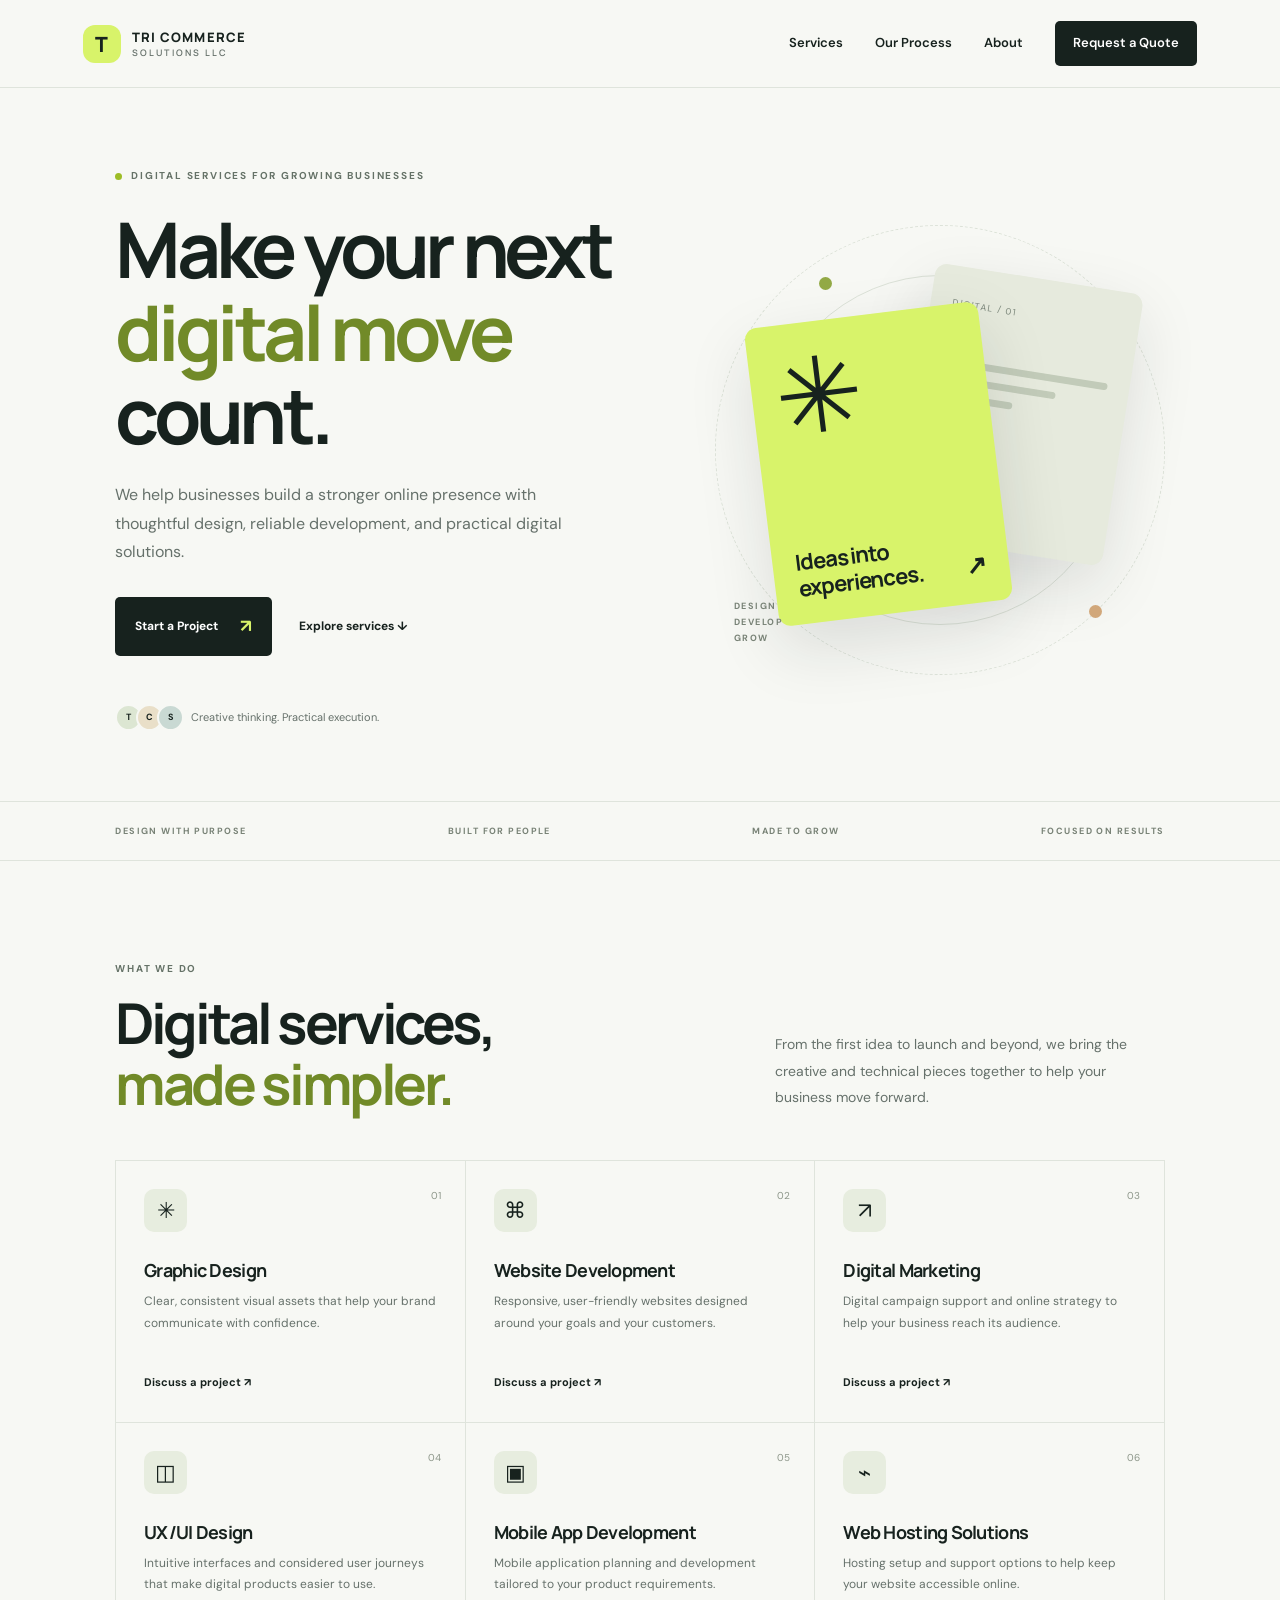
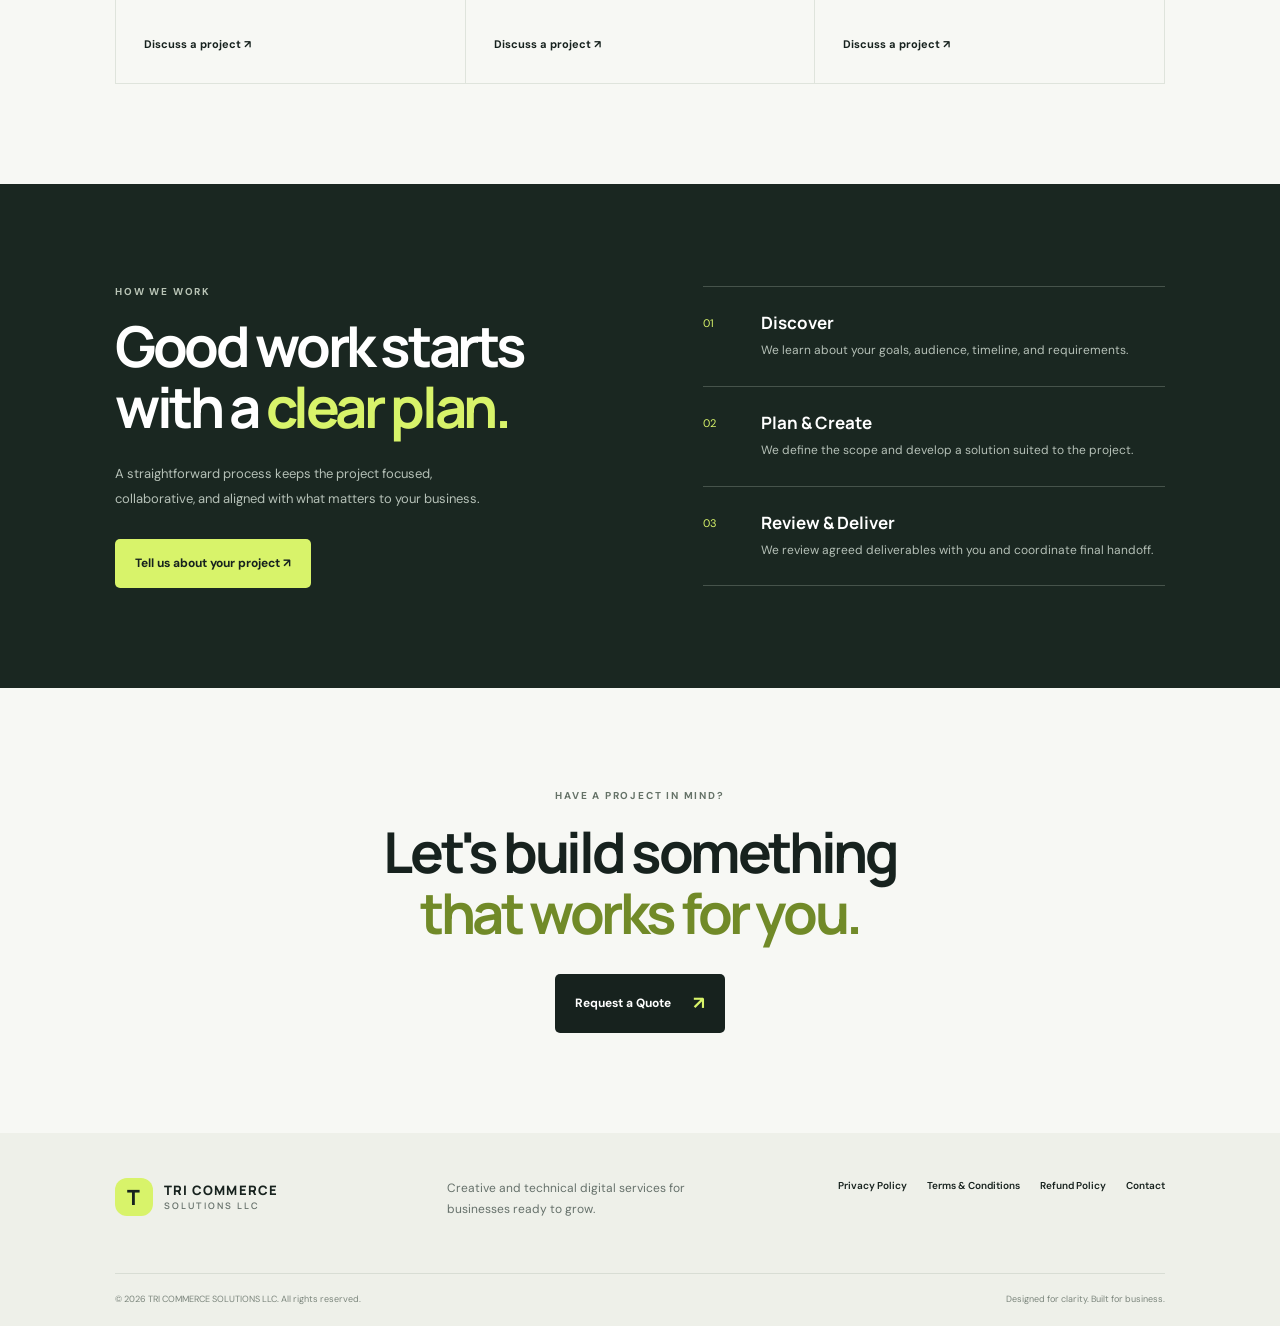
==== index.html @ a109f2fc "Add files via upload" ====
<!doctype html>
<html lang="en">
<head>
  <meta charset="utf-8"><meta name="viewport" content="width=device-width, initial-scale=1">
  <meta name="description" content="TRI COMMERCE SOLUTIONS LLC provides graphic design, website development, digital marketing, UX/UI design, mobile app development, and web hosting solutions.">
  <title>TRI COMMERCE SOLUTIONS LLC | Digital Services</title>
  <link rel="icon" href="assets/favicon.svg" type="image/svg+xml">
  <link rel="stylesheet" href="styles.css">
</head>
<body>
<header class="site-header">
  <a class="brand" href="index.html" aria-label="TRI COMMERCE SOLUTIONS LLC home"><span class="brand-mark">T</span><span>TRI COMMERCE <small>SOLUTIONS LLC</small></span></a>
  <button class="menu-toggle" aria-label="Toggle navigation" aria-expanded="false">☰</button>
  <nav class="nav"><a href="#services">Services</a><a href="#process">Our Process</a><a href="about.html">About</a><a href="contact.html" class="nav-cta">Request a Quote</a></nav>
</header>
<main>
  <section class="hero">
    <div class="hero-copy">
      <p class="eyebrow"><span></span> DIGITAL SERVICES FOR GROWING BUSINESSES</p>
      <h1>Make your next<br><em>digital move</em> count.</h1>
      <p class="hero-text">We help businesses build a stronger online presence with thoughtful design, reliable development, and practical digital solutions.</p>
      <div class="hero-actions"><a class="button button-dark" href="contact.html">Start a Project <span>↗</span></a><a class="text-link" href="#services">Explore services ↓</a></div>
      <div class="hero-note"><div class="avatar-stack"><b>T</b><b>C</b><b>S</b></div><span>Creative thinking. Practical execution.</span></div>
    </div>
    <div class="hero-art" aria-label="Abstract geometric illustration">
      <div class="art-orbit orbit-one"></div><div class="art-orbit orbit-two"></div>
      <div class="art-card card-back"><span class="tiny-label">DIGITAL / 01</span><div class="mini-lines"><i></i><i></i><i></i></div></div>
      <div class="art-card card-front"><span class="art-symbol">✳</span><div class="art-card-bottom"><span>Ideas into<br>experiences.</span><b>↗</b></div></div>
      <div class="art-dot dot-one"></div><div class="art-dot dot-two"></div><div class="art-label">DESIGN<br>DEVELOP<br>GROW</div>
    </div>
  </section>
  <section class="trust-strip"><span>DESIGN WITH PURPOSE</span><span>BUILT FOR PEOPLE</span><span>MADE TO GROW</span><span>FOCUSED ON RESULTS</span></section>
  <section class="section services-section" id="services">
    <div class="section-heading"><div><p class="eyebrow">WHAT WE DO</p><h2>Digital services,<br><em>made simpler.</em></h2></div><p>From the first idea to launch and beyond, we bring the creative and technical pieces together to help your business move forward.</p></div>
    <div class="service-grid">
      <article class="service-card"><span class="service-number">01</span><div class="service-icon">✳</div><h3>Graphic Design</h3><p>Clear, consistent visual assets that help your brand communicate with confidence.</p><a href="contact.html?service=Graphic%20Design">Discuss a project ↗</a></article>
      <article class="service-card"><span class="service-number">02</span><div class="service-icon">⌘</div><h3>Website Development</h3><p>Responsive, user-friendly websites designed around your goals and your customers.</p><a href="contact.html?service=Website%20Development">Discuss a project ↗</a></article>
      <article class="service-card"><span class="service-number">03</span><div class="service-icon">↗</div><h3>Digital Marketing</h3><p>Digital campaign support and online strategy to help your business reach its audience.</p><a href="contact.html?service=Digital%20Marketing">Discuss a project ↗</a></article>
      <article class="service-card"><span class="service-number">04</span><div class="service-icon">◫</div><h3>UX/UI Design</h3><p>Intuitive interfaces and considered user journeys that make digital products easier to use.</p><a href="contact.html?service=UX%2FUI%20Design">Discuss a project ↗</a></article>
      <article class="service-card"><span class="service-number">05</span><div class="service-icon">▣</div><h3>Mobile App Development</h3><p>Mobile application planning and development tailored to your product requirements.</p><a href="contact.html?service=Mobile%20App%20Development">Discuss a project ↗</a></article>
      <article class="service-card"><span class="service-number">06</span><div class="service-icon">⌁</div><h3>Web Hosting Solutions</h3><p>Hosting setup and support options to help keep your website accessible online.</p><a href="contact.html?service=Web%20Hosting">Discuss a project ↗</a></article>
    </div>
  </section>
  <section class="process-section" id="process"><div class="section process-inner"><div><p class="eyebrow">HOW WE WORK</p><h2>Good work starts<br>with a <em>clear plan.</em></h2><p class="process-intro">A straightforward process keeps the project focused, collaborative, and aligned with what matters to your business.</p><a class="button button-light" href="contact.html">Tell us about your project ↗</a></div><div class="steps"><div class="step"><span>01</span><div><h3>Discover</h3><p>We learn about your goals, audience, timeline, and requirements.</p></div></div><div class="step"><span>02</span><div><h3>Plan & Create</h3><p>We define the scope and develop a solution suited to the project.</p></div></div><div class="step"><span>03</span><div><h3>Review & Deliver</h3><p>We review agreed deliverables with you and coordinate final handoff.</p></div></div></div></div></section>
  <section class="cta-section"><p class="eyebrow">HAVE A PROJECT IN MIND?</p><h2>Let's build something<br><em>that works for you.</em></h2><a class="button button-dark" href="contact.html">Request a Quote <span>↗</span></a></section>
</main>
<footer class="footer"><div class="footer-top"><a class="brand brand-footer" href="index.html"><span class="brand-mark">T</span><span>TRI COMMERCE <small>SOLUTIONS LLC</small></span></a><p>Creative and technical digital services for businesses ready to grow.</p><div class="footer-links"><a href="privacy.html">Privacy Policy</a><a href="terms.html">Terms & Conditions</a><a href="refund-policy.html">Refund Policy</a><a href="contact.html">Contact</a></div></div><div class="footer-bottom"><span>© <span id="year"></span> TRI COMMERCE SOLUTIONS LLC. All rights reserved.</span><span>Designed for clarity. Built for business.</span></div></footer>
<script src="script.js"></script>
</body></html>
---- styles.css ----
@import url('https://fonts.googleapis.com/css2?family=DM+Sans:wght@400;500;600;700&family=Manrope:wght@400;500;600;700;800&display=swap');
:root{--ink:#17221e;--muted:#66716b;--paper:#f7f8f4;--green:#d8f36a;--line:#dfe4dc;--white:#fff}*{box-sizing:border-box}html{scroll-behavior:smooth}body{margin:0;background:var(--paper);color:var(--ink);font-family:'DM Sans',sans-serif;line-height:1.6}a{color:inherit;text-decoration:none}.site-header{height:88px;display:flex;align-items:center;justify-content:space-between;padding:0 6.5%;border-bottom:1px solid var(--line);background:rgba(247,248,244,.94);position:sticky;top:0;z-index:10;backdrop-filter:blur(14px)}.brand{display:flex;align-items:center;gap:11px;font:800 13px Manrope,sans-serif;letter-spacing:.08em}.brand small{display:block;font-size:9px;letter-spacing:.23em;font-weight:600;color:var(--muted)}.brand-mark{display:grid;place-items:center;width:38px;height:38px;background:var(--green);border-radius:12px;font:800 21px Manrope}.nav{display:flex;align-items:center;gap:32px;font-size:13px;font-weight:600}.nav a:not(.nav-cta):hover,.footer-links a:hover{opacity:.65}.nav-cta{background:var(--ink);color:white;padding:12px 18px;border-radius:5px}.menu-toggle{display:none;border:0;background:none;font-size:24px}.hero{min-height:590px;padding:80px 9% 70px;display:grid;grid-template-columns:1.1fr .9fr;align-items:center;gap:5%;overflow:hidden}.eyebrow{font-size:10px;font-weight:700;letter-spacing:.18em;color:#657267;display:flex;align-items:center;gap:9px}.eyebrow span{width:7px;height:7px;background:#9dbd26;border-radius:50%}h1,h2,h3,p{margin-top:0}h1,h2{font-family:Manrope,sans-serif;letter-spacing:-.06em;line-height:1.08}h1{font-size:clamp(48px,6vw,78px);margin:24px 0}h1 em,h2 em{font-style:normal;color:#718a28} .hero-text{max-width:480px;color:var(--muted);font-size:16px;line-height:1.8}.hero-actions{display:flex;align-items:center;gap:27px;margin-top:30px}.button{display:inline-flex;align-items:center;justify-content:center;gap:22px;padding:15px 20px;border-radius:5px;font-size:12px;font-weight:700;transition:transform .2s}.button:hover{transform:translateY(-2px)}.button-dark{background:var(--ink);color:white}.button-dark span{color:var(--green);font-size:18px}.text-link{font-size:12px;font-weight:700}.hero-note{display:flex;align-items:center;gap:13px;margin-top:48px;color:var(--muted);font-size:11px}.avatar-stack{display:flex}.avatar-stack b{display:grid;place-items:center;width:27px;height:27px;margin-right:-6px;border:2px solid var(--paper);border-radius:50%;background:#dce6d2;font-size:9px;color:var(--ink)}.avatar-stack b:nth-child(2){background:#e9dfc8}.avatar-stack b:nth-child(3){background:#c9d9d3}.hero-art{height:410px;position:relative;display:grid;place-items:center}.art-orbit{position:absolute;border:1px solid #dce2d8;border-radius:50%;width:350px;height:350px}.orbit-two{width:450px;height:450px;border-style:dashed}.art-card{position:absolute;border-radius:12px;box-shadow:0 25px 65px #17221e20}.card-back{width:210px;height:275px;right:9%;top:8%;background:#e6eadd;padding:22px;transform:rotate(9deg)}.tiny-label{font-size:9px;letter-spacing:.15em;color:#7d887c}.mini-lines{margin-top:45px;display:grid;gap:10px}.mini-lines i{height:7px;border-radius:5px;background:#c2cbb9}.mini-lines i:nth-child(2){width:70%}.mini-lines i:nth-child(3){width:45%}.card-front{width:235px;height:300px;left:10%;top:17%;background:var(--green);padding:23px;display:flex;flex-direction:column;justify-content:space-between;transform:rotate(-7deg)}.art-symbol{font-size:105px;line-height:1;font-weight:400}.art-card-bottom{display:flex;justify-content:space-between;align-items:end;font:700 22px/1.15 Manrope;letter-spacing:-.05em}.art-card-bottom b{font-size:25px}.art-dot{position:absolute;width:13px;height:13px;border-radius:50%;background:#92a945}.dot-one{top:8%;left:23%}.dot-two{bottom:9%;right:14%;background:#d1a77a}.art-label{position:absolute;bottom:2%;left:4%;font-size:9px;line-height:1.8;letter-spacing:.16em;font-weight:700;color:#788276}.trust-strip{border-top:1px solid var(--line);border-bottom:1px solid var(--line);padding:22px 9%;display:flex;justify-content:space-between;gap:18px;font-size:9px;letter-spacing:.16em;font-weight:700;color:#788276}.section{padding:100px 9%}.section-heading{display:flex;justify-content:space-between;align-items:end;gap:40px;margin-bottom:45px}.section-heading h2,.process-inner h2,.cta-section h2{font-size:clamp(38px,4.4vw,58px);margin:16px 0 0}.section-heading>p{max-width:390px;color:var(--muted);font-size:14px;line-height:1.9;margin-bottom:4px}.service-grid{display:grid;grid-template-columns:repeat(3,1fr);border-top:1px solid var(--line);border-left:1px solid var(--line)}.service-card{position:relative;min-height:255px;padding:28px;border-right:1px solid var(--line);border-bottom:1px solid var(--line);transition:background .2s}.service-card:hover{background:#eef2e8}.service-number{position:absolute;right:24px;top:27px;font-size:10px;color:#8c9689}.service-icon{display:grid;place-items:center;width:43px;height:43px;background:#e7eddf;border-radius:10px;font-size:22px;margin-bottom:26px}.service-card h3{font:700 18px Manrope;letter-spacing:-.04em;margin-bottom:9px}.service-card p{font-size:12px;line-height:1.8;color:var(--muted);min-height:65px}.service-card a{font-size:11px;font-weight:700}.process-section{background:#1a2721;color:#fff}.process-inner{display:grid;grid-template-columns:1fr 1fr;gap:12%;align-items:center}.process-inner .eyebrow{color:#b9c4b6}.process-inner h2 em{color:var(--green)}.process-intro{color:#b5c0b7;max-width:390px;font-size:13px;line-height:1.9;margin:24px 0 28px}.button-light{background:var(--green);color:var(--ink)}.steps{border-top:1px solid #46534b}.step{display:grid;grid-template-columns:40px 1fr;gap:18px;padding:24px 0;border-bottom:1px solid #46534b}.step>span{font-size:11px;color:var(--green);padding-top:4px}.step h3{font:700 17px Manrope;margin-bottom:6px}.step p{font-size:12px;color:#b5c0b7;margin:0;line-height:1.8}.cta-section{text-align:center;padding:100px 20px}.cta-section .eyebrow{justify-content:center}.cta-section h2{margin:18px 0 30px}.footer{padding:45px 9% 20px;background:#eef0e9}.footer-top{display:grid;grid-template-columns:1fr 1fr 1.3fr;gap:35px;align-items:start;padding-bottom:40px}.brand-footer{align-self:start}.footer-top>p{max-width:260px;font-size:12px;color:var(--muted);line-height:1.8}.footer-links{display:flex;justify-content:flex-end;flex-wrap:wrap;gap:15px 20px;font-size:10px;font-weight:600}.footer-bottom{display:flex;justify-content:space-between;border-top:1px solid #d8ddd4;padding-top:18px;font-size:9px;color:#7c867d}.page-hero{padding:90px 9% 65px;background:#eaf0e2}.page-hero h1{font-size:clamp(42px,5vw,64px);margin:18px 0}.page-hero p{max-width:650px;color:var(--muted);line-height:1.9}.content-section{max-width:900px;margin:auto;padding:65px 8% 100px}.content-section h2{font:700 24px Manrope;letter-spacing:-.04em;margin-top:35px}.content-section p,.content-section li{font-size:14px;color:#56625a;line-height:1.9}.content-section ul{padding-left:22px}.contact-layout{display:grid;grid-template-columns:.8fr 1.2fr;gap:70px}.contact-aside h2{font-size:34px}.contact-aside p{color:var(--muted);font-size:13px;line-height:1.9}.contact-aside .contact-note{margin-top:30px;padding:18px;background:#eef2e8;border-radius:7px;font-size:12px}.form-card{background:white;border:1px solid var(--line);border-radius:10px;padding:30px}.form-grid{display:grid;grid-template-columns:1fr 1fr;gap:18px}.field{display:flex;flex-direction:column;gap:7px;margin-bottom:17px}.field.full{grid-column:1/-1}.field label{font-size:11px;font-weight:700}.field input,.field select,.field textarea{width:100%;border:1px solid #dce2d9;border-radius:5px;padding:13px;font:12px 'DM Sans';background:#fcfdfb;color:var(--ink)}.field textarea{min-height:120px;resize:vertical}.field input:focus,.field select:focus,.field textarea:focus{outline:2px solid #c5df7a;border-color:transparent}.form-hint{font-size:10px;color:#7a857c;line-height:1.6}.success-message{display:none;margin-top:15px;padding:12px;background:#eff6dc;border-radius:5px;font-size:12px}.legal-updated{font-size:11px;color:#8a948b}.notice{padding:15px 18px;background:#f0f3e9;border-left:3px solid #9dbd26;font-size:12px;color:#536052;line-height:1.8}@media(max-width:850px){.site-header{height:72px;padding:0 5%}.menu-toggle{display:block}.nav{display:none;position:absolute;top:71px;left:0;right:0;padding:22px 5%;background:var(--paper);border-bottom:1px solid var(--line);flex-direction:column;align-items:stretch;gap:18px}.nav.open{display:flex}.nav-cta{text-align:center}.hero{padding:55px 7%;grid-template-columns:1fr;gap:20px}.hero-art{height:350px;max-width:500px;width:100%;margin:auto}.art-orbit{width:290px;height:290px}.orbit-two{width:350px;height:350px}.card-front{width:190px;height:250px}.card-back{width:170px;height:220px}.art-symbol{font-size:80px}.trust-strip{padding:20px 7%;flex-wrap:wrap;justify-content:center}.section{padding:70px 7%}.section-heading{display:block}.section-heading>p{margin-top:22px}.service-grid{grid-template-columns:repeat(2,1fr)}.process-inner{grid-template-columns:1fr;gap:45px}.footer{padding:35px 7% 18px}.footer-top{grid-template-columns:1fr 1fr}.footer-links{grid-column:1/-1;justify-content:flex-start}.contact-layout{grid-template-columns:1fr;gap:30px}.page-hero{padding:65px 7% 45px}}@media(max-width:520px){h1{font-size:49px}.hero{padding-top:45px}.hero-art{height:300px}.art-orbit{width:235px;height:235px}.orbit-two{width:300px;height:300px}.card-front{left:8%;width:165px;height:225px;padding:17px}.card-back{right:5%;width:145px;height:195px;padding:16px}.art-symbol{font-size:68px}.art-card-bottom{font-size:18px}.trust-strip{font-size:8px;gap:13px 20px}.service-grid{grid-template-columns:1fr}.service-card{min-height:225px}.service-card p{min-height:0;margin-bottom:22px}.footer-top{grid-template-columns:1fr}.footer-links{grid-column:auto;justify-content:flex-start}.footer-bottom{flex-direction:column;gap:8px}.form-card{padding:20px}.form-grid{grid-template-columns:1fr}.field.full{grid-column:auto}.content-section{padding:45px 7%}.cta-section{padding:75px 7%}}
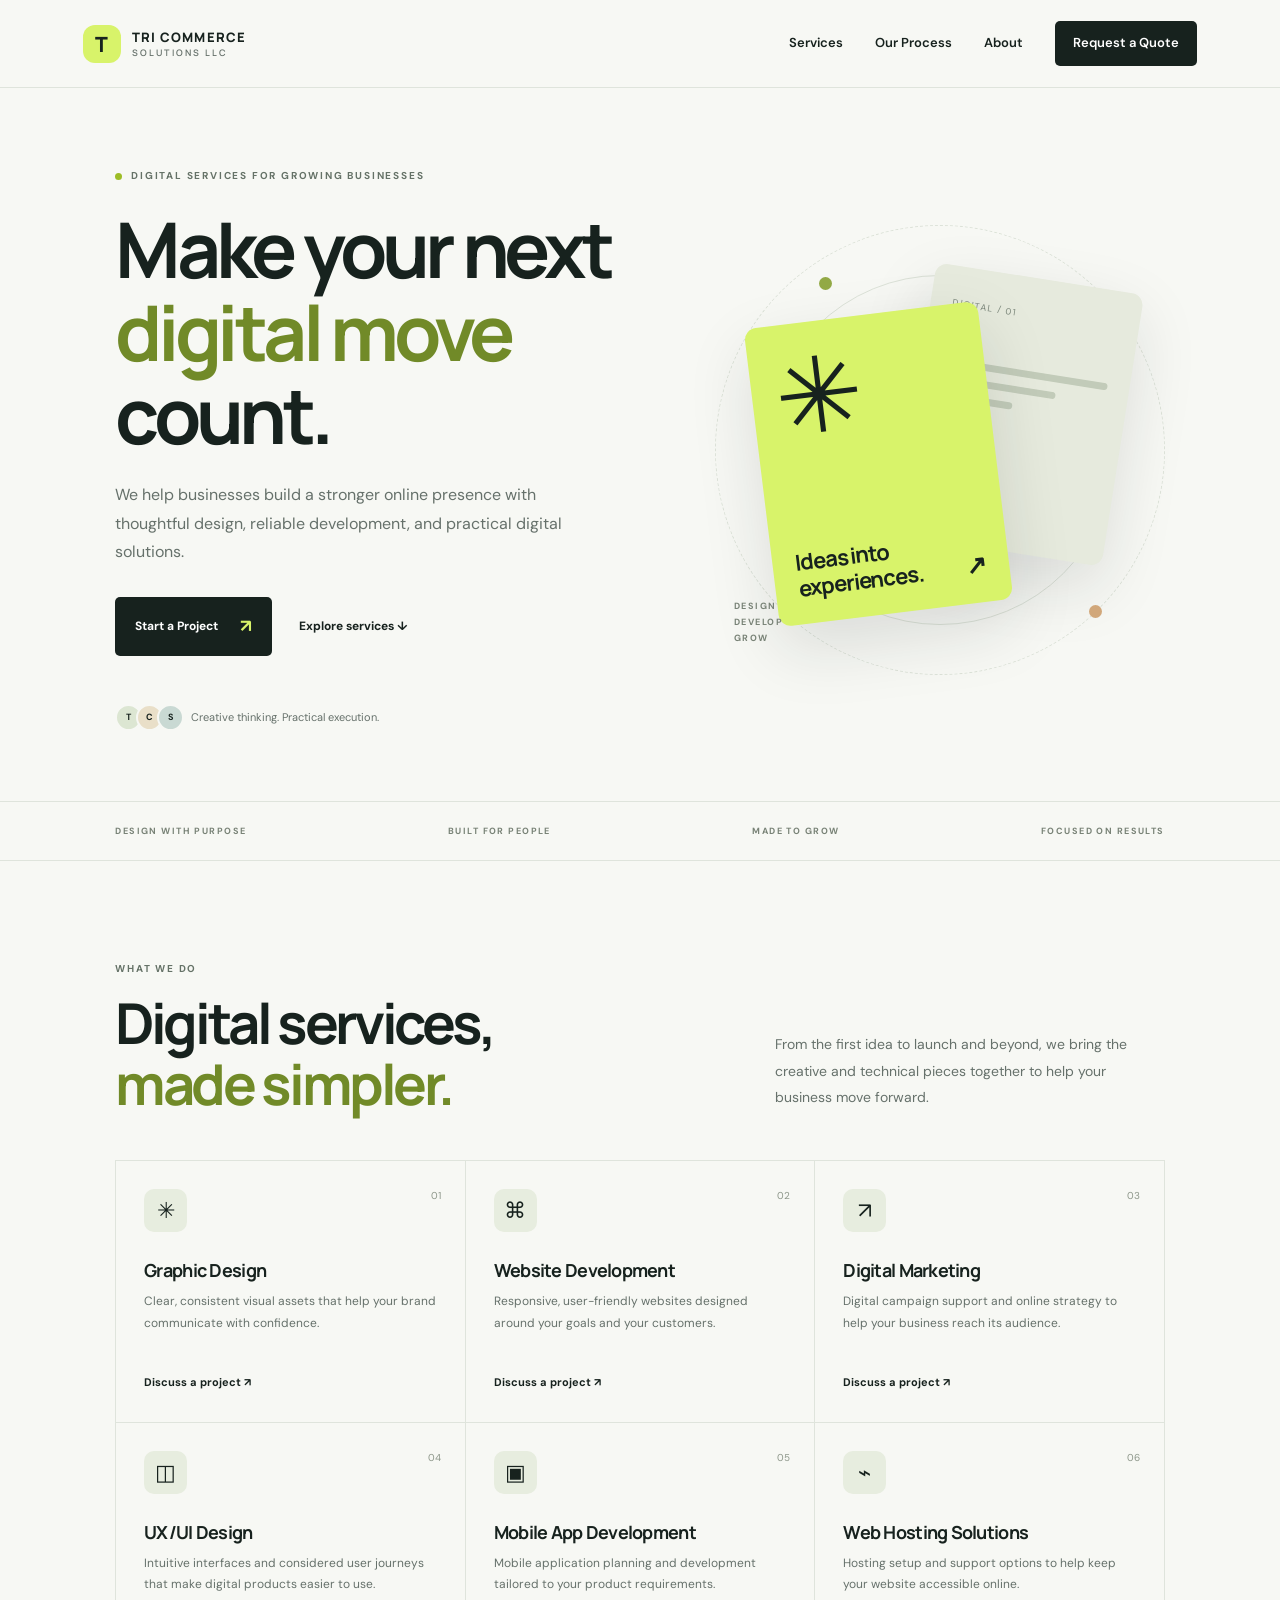
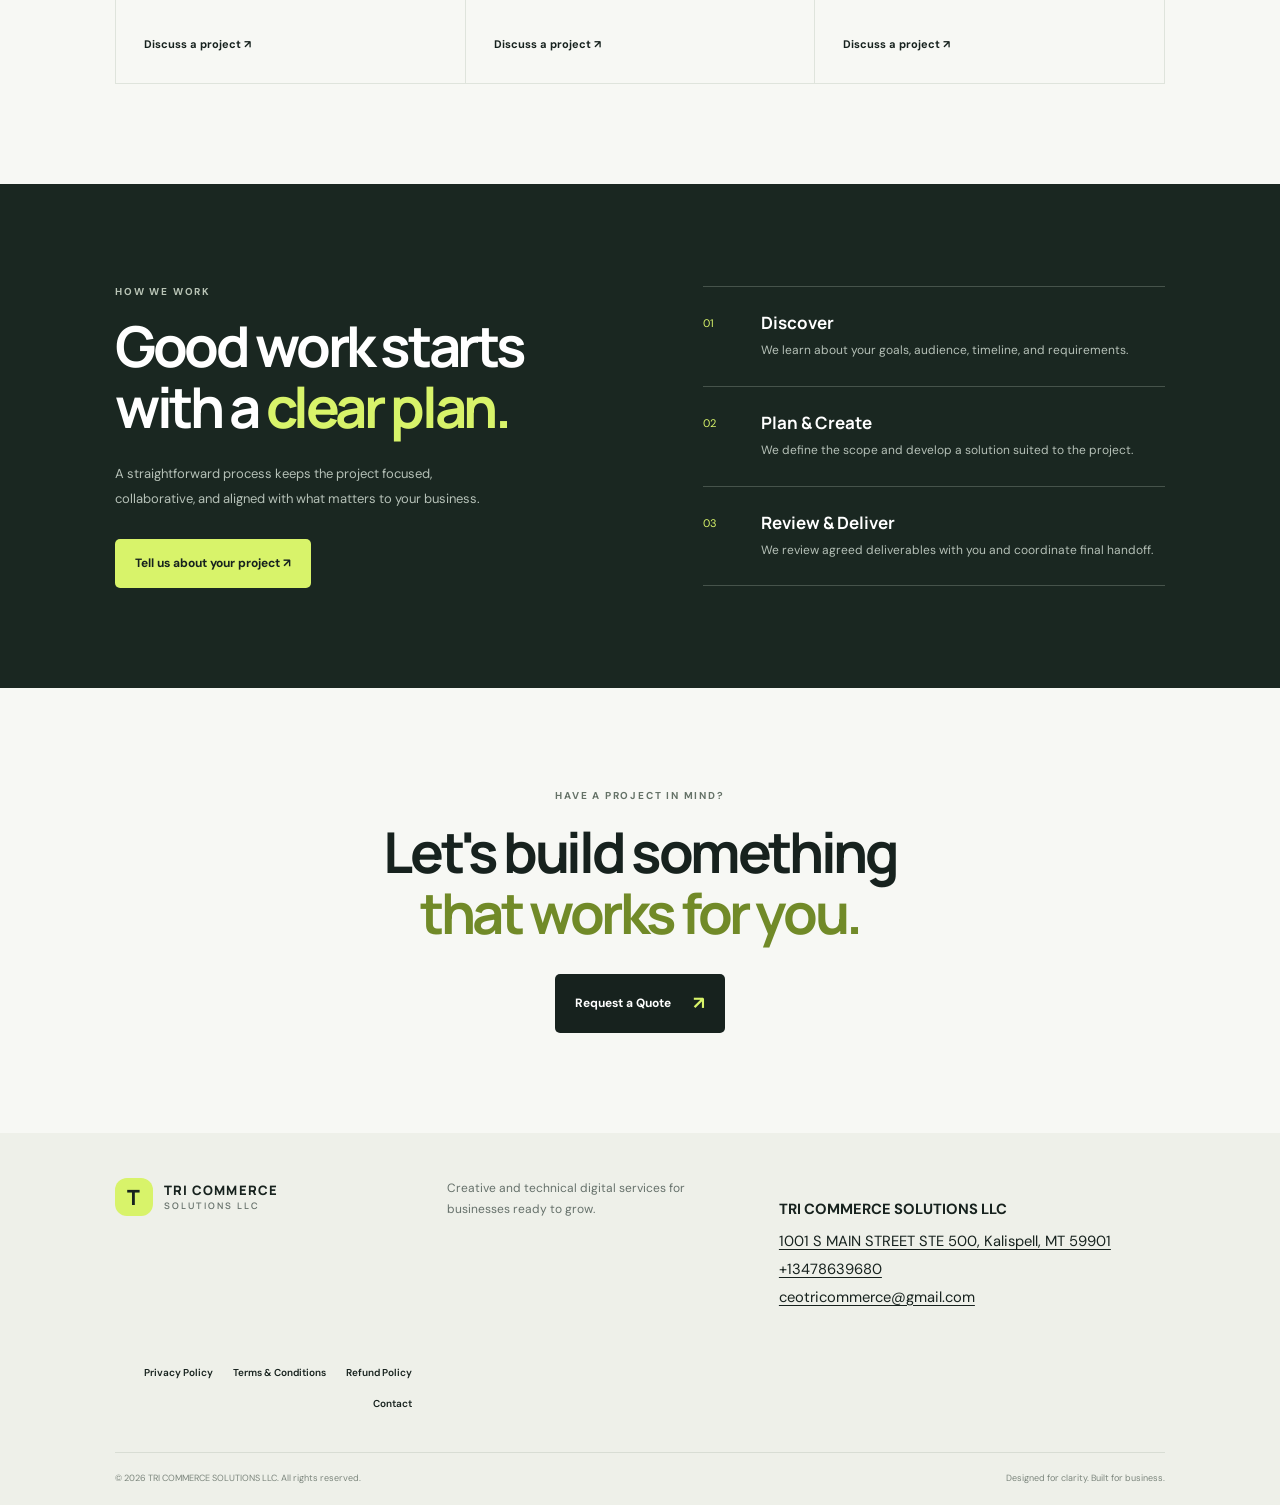
==== commit 5308020f: "Add files via upload" ====
--- a/index.html
+++ b/index.html
@@ -44,6 +44,6 @@
   <section class="process-section" id="process"><div class="section process-inner"><div><p class="eyebrow">HOW WE WORK</p><h2>Good work starts<br>with a <em>clear plan.</em></h2><p class="process-intro">A straightforward process keeps the project focused, collaborative, and aligned with what matters to your business.</p><a class="button button-light" href="contact.html">Tell us about your project ↗</a></div><div class="steps"><div class="step"><span>01</span><div><h3>Discover</h3><p>We learn about your goals, audience, timeline, and requirements.</p></div></div><div class="step"><span>02</span><div><h3>Plan & Create</h3><p>We define the scope and develop a solution suited to the project.</p></div></div><div class="step"><span>03</span><div><h3>Review & Deliver</h3><p>We review agreed deliverables with you and coordinate final handoff.</p></div></div></div></div></section>
   <section class="cta-section"><p class="eyebrow">HAVE A PROJECT IN MIND?</p><h2>Let's build something<br><em>that works for you.</em></h2><a class="button button-dark" href="contact.html">Request a Quote <span>↗</span></a></section>
 </main>
-<footer class="footer"><div class="footer-top"><a class="brand brand-footer" href="index.html"><span class="brand-mark">T</span><span>TRI COMMERCE <small>SOLUTIONS LLC</small></span></a><p>Creative and technical digital services for businesses ready to grow.</p><div class="footer-links"><a href="privacy.html">Privacy Policy</a><a href="terms.html">Terms & Conditions</a><a href="refund-policy.html">Refund Policy</a><a href="contact.html">Contact</a></div></div><div class="footer-bottom"><span>© <span id="year"></span> TRI COMMERCE SOLUTIONS LLC. All rights reserved.</span><span>Designed for clarity. Built for business.</span></div></footer>
+<footer class="footer"><div class="footer-top"><a class="brand brand-footer" href="index.html"><span class="brand-mark">T</span><span>TRI COMMERCE <small>SOLUTIONS LLC</small></span></a><p>Creative and technical digital services for businesses ready to grow.</p><div class="business-contact"><strong>TRI COMMERCE SOLUTIONS LLC</strong><br><a href="https://www.google.com/maps/search/?api=1&query=1001+S+MAIN+STREET+STE+500+Kalispell+MT+59901">1001 S MAIN STREET STE 500, Kalispell, MT 59901</a><br><a href="tel:+13478639680">+13478639680</a><br><a href="mailto:ceotricommerce@gmail.com">ceotricommerce@gmail.com</a></div><div class="footer-links"><a href="privacy.html">Privacy Policy</a><a href="terms.html">Terms & Conditions</a><a href="refund-policy.html">Refund Policy</a><a href="contact.html">Contact</a></div></div><div class="footer-bottom"><span>© <span id="year"></span> TRI COMMERCE SOLUTIONS LLC. All rights reserved.</span><span>Designed for clarity. Built for business.</span></div></footer>
 <script src="script.js"></script>
 </body></html>
--- a/styles.css
+++ b/styles.css
@@ -1,2 +1,5 @@
 @import url('https://fonts.googleapis.com/css2?family=DM+Sans:wght@400;500;600;700&family=Manrope:wght@400;500;600;700;800&display=swap');
 :root{--ink:#17221e;--muted:#66716b;--paper:#f7f8f4;--green:#d8f36a;--line:#dfe4dc;--white:#fff}*{box-sizing:border-box}html{scroll-behavior:smooth}body{margin:0;background:var(--paper);color:var(--ink);font-family:'DM Sans',sans-serif;line-height:1.6}a{color:inherit;text-decoration:none}.site-header{height:88px;display:flex;align-items:center;justify-content:space-between;padding:0 6.5%;border-bottom:1px solid var(--line);background:rgba(247,248,244,.94);position:sticky;top:0;z-index:10;backdrop-filter:blur(14px)}.brand{display:flex;align-items:center;gap:11px;font:800 13px Manrope,sans-serif;letter-spacing:.08em}.brand small{display:block;font-size:9px;letter-spacing:.23em;font-weight:600;color:var(--muted)}.brand-mark{display:grid;place-items:center;width:38px;height:38px;background:var(--green);border-radius:12px;font:800 21px Manrope}.nav{display:flex;align-items:center;gap:32px;font-size:13px;font-weight:600}.nav a:not(.nav-cta):hover,.footer-links a:hover{opacity:.65}.nav-cta{background:var(--ink);color:white;padding:12px 18px;border-radius:5px}.menu-toggle{display:none;border:0;background:none;font-size:24px}.hero{min-height:590px;padding:80px 9% 70px;display:grid;grid-template-columns:1.1fr .9fr;align-items:center;gap:5%;overflow:hidden}.eyebrow{font-size:10px;font-weight:700;letter-spacing:.18em;color:#657267;display:flex;align-items:center;gap:9px}.eyebrow span{width:7px;height:7px;background:#9dbd26;border-radius:50%}h1,h2,h3,p{margin-top:0}h1,h2{font-family:Manrope,sans-serif;letter-spacing:-.06em;line-height:1.08}h1{font-size:clamp(48px,6vw,78px);margin:24px 0}h1 em,h2 em{font-style:normal;color:#718a28} .hero-text{max-width:480px;color:var(--muted);font-size:16px;line-height:1.8}.hero-actions{display:flex;align-items:center;gap:27px;margin-top:30px}.button{display:inline-flex;align-items:center;justify-content:center;gap:22px;padding:15px 20px;border-radius:5px;font-size:12px;font-weight:700;transition:transform .2s}.button:hover{transform:translateY(-2px)}.button-dark{background:var(--ink);color:white}.button-dark span{color:var(--green);font-size:18px}.text-link{font-size:12px;font-weight:700}.hero-note{display:flex;align-items:center;gap:13px;margin-top:48px;color:var(--muted);font-size:11px}.avatar-stack{display:flex}.avatar-stack b{display:grid;place-items:center;width:27px;height:27px;margin-right:-6px;border:2px solid var(--paper);border-radius:50%;background:#dce6d2;font-size:9px;color:var(--ink)}.avatar-stack b:nth-child(2){background:#e9dfc8}.avatar-stack b:nth-child(3){background:#c9d9d3}.hero-art{height:410px;position:relative;display:grid;place-items:center}.art-orbit{position:absolute;border:1px solid #dce2d8;border-radius:50%;width:350px;height:350px}.orbit-two{width:450px;height:450px;border-style:dashed}.art-card{position:absolute;border-radius:12px;box-shadow:0 25px 65px #17221e20}.card-back{width:210px;height:275px;right:9%;top:8%;background:#e6eadd;padding:22px;transform:rotate(9deg)}.tiny-label{font-size:9px;letter-spacing:.15em;color:#7d887c}.mini-lines{margin-top:45px;display:grid;gap:10px}.mini-lines i{height:7px;border-radius:5px;background:#c2cbb9}.mini-lines i:nth-child(2){width:70%}.mini-lines i:nth-child(3){width:45%}.card-front{width:235px;height:300px;left:10%;top:17%;background:var(--green);padding:23px;display:flex;flex-direction:column;justify-content:space-between;transform:rotate(-7deg)}.art-symbol{font-size:105px;line-height:1;font-weight:400}.art-card-bottom{display:flex;justify-content:space-between;align-items:end;font:700 22px/1.15 Manrope;letter-spacing:-.05em}.art-card-bottom b{font-size:25px}.art-dot{position:absolute;width:13px;height:13px;border-radius:50%;background:#92a945}.dot-one{top:8%;left:23%}.dot-two{bottom:9%;right:14%;background:#d1a77a}.art-label{position:absolute;bottom:2%;left:4%;font-size:9px;line-height:1.8;letter-spacing:.16em;font-weight:700;color:#788276}.trust-strip{border-top:1px solid var(--line);border-bottom:1px solid var(--line);padding:22px 9%;display:flex;justify-content:space-between;gap:18px;font-size:9px;letter-spacing:.16em;font-weight:700;color:#788276}.section{padding:100px 9%}.section-heading{display:flex;justify-content:space-between;align-items:end;gap:40px;margin-bottom:45px}.section-heading h2,.process-inner h2,.cta-section h2{font-size:clamp(38px,4.4vw,58px);margin:16px 0 0}.section-heading>p{max-width:390px;color:var(--muted);font-size:14px;line-height:1.9;margin-bottom:4px}.service-grid{display:grid;grid-template-columns:repeat(3,1fr);border-top:1px solid var(--line);border-left:1px solid var(--line)}.service-card{position:relative;min-height:255px;padding:28px;border-right:1px solid var(--line);border-bottom:1px solid var(--line);transition:background .2s}.service-card:hover{background:#eef2e8}.service-number{position:absolute;right:24px;top:27px;font-size:10px;color:#8c9689}.service-icon{display:grid;place-items:center;width:43px;height:43px;background:#e7eddf;border-radius:10px;font-size:22px;margin-bottom:26px}.service-card h3{font:700 18px Manrope;letter-spacing:-.04em;margin-bottom:9px}.service-card p{font-size:12px;line-height:1.8;color:var(--muted);min-height:65px}.service-card a{font-size:11px;font-weight:700}.process-section{background:#1a2721;color:#fff}.process-inner{display:grid;grid-template-columns:1fr 1fr;gap:12%;align-items:center}.process-inner .eyebrow{color:#b9c4b6}.process-inner h2 em{color:var(--green)}.process-intro{color:#b5c0b7;max-width:390px;font-size:13px;line-height:1.9;margin:24px 0 28px}.button-light{background:var(--green);color:var(--ink)}.steps{border-top:1px solid #46534b}.step{display:grid;grid-template-columns:40px 1fr;gap:18px;padding:24px 0;border-bottom:1px solid #46534b}.step>span{font-size:11px;color:var(--green);padding-top:4px}.step h3{font:700 17px Manrope;margin-bottom:6px}.step p{font-size:12px;color:#b5c0b7;margin:0;line-height:1.8}.cta-section{text-align:center;padding:100px 20px}.cta-section .eyebrow{justify-content:center}.cta-section h2{margin:18px 0 30px}.footer{padding:45px 9% 20px;background:#eef0e9}.footer-top{display:grid;grid-template-columns:1fr 1fr 1.3fr;gap:35px;align-items:start;padding-bottom:40px}.brand-footer{align-self:start}.footer-top>p{max-width:260px;font-size:12px;color:var(--muted);line-height:1.8}.footer-links{display:flex;justify-content:flex-end;flex-wrap:wrap;gap:15px 20px;font-size:10px;font-weight:600}.footer-bottom{display:flex;justify-content:space-between;border-top:1px solid #d8ddd4;padding-top:18px;font-size:9px;color:#7c867d}.page-hero{padding:90px 9% 65px;background:#eaf0e2}.page-hero h1{font-size:clamp(42px,5vw,64px);margin:18px 0}.page-hero p{max-width:650px;color:var(--muted);line-height:1.9}.content-section{max-width:900px;margin:auto;padding:65px 8% 100px}.content-section h2{font:700 24px Manrope;letter-spacing:-.04em;margin-top:35px}.content-section p,.content-section li{font-size:14px;color:#56625a;line-height:1.9}.content-section ul{padding-left:22px}.contact-layout{display:grid;grid-template-columns:.8fr 1.2fr;gap:70px}.contact-aside h2{font-size:34px}.contact-aside p{color:var(--muted);font-size:13px;line-height:1.9}.contact-aside .contact-note{margin-top:30px;padding:18px;background:#eef2e8;border-radius:7px;font-size:12px}.form-card{background:white;border:1px solid var(--line);border-radius:10px;padding:30px}.form-grid{display:grid;grid-template-columns:1fr 1fr;gap:18px}.field{display:flex;flex-direction:column;gap:7px;margin-bottom:17px}.field.full{grid-column:1/-1}.field label{font-size:11px;font-weight:700}.field input,.field select,.field textarea{width:100%;border:1px solid #dce2d9;border-radius:5px;padding:13px;font:12px 'DM Sans';background:#fcfdfb;color:var(--ink)}.field textarea{min-height:120px;resize:vertical}.field input:focus,.field select:focus,.field textarea:focus{outline:2px solid #c5df7a;border-color:transparent}.form-hint{font-size:10px;color:#7a857c;line-height:1.6}.success-message{display:none;margin-top:15px;padding:12px;background:#eff6dc;border-radius:5px;font-size:12px}.legal-updated{font-size:11px;color:#8a948b}.notice{padding:15px 18px;background:#f0f3e9;border-left:3px solid #9dbd26;font-size:12px;color:#536052;line-height:1.8}@media(max-width:850px){.site-header{height:72px;padding:0 5%}.menu-toggle{display:block}.nav{display:none;position:absolute;top:71px;left:0;right:0;padding:22px 5%;background:var(--paper);border-bottom:1px solid var(--line);flex-direction:column;align-items:stretch;gap:18px}.nav.open{display:flex}.nav-cta{text-align:center}.hero{padding:55px 7%;grid-template-columns:1fr;gap:20px}.hero-art{height:350px;max-width:500px;width:100%;margin:auto}.art-orbit{width:290px;height:290px}.orbit-two{width:350px;height:350px}.card-front{width:190px;height:250px}.card-back{width:170px;height:220px}.art-symbol{font-size:80px}.trust-strip{padding:20px 7%;flex-wrap:wrap;justify-content:center}.section{padding:70px 7%}.section-heading{display:block}.section-heading>p{margin-top:22px}.service-grid{grid-template-columns:repeat(2,1fr)}.process-inner{grid-template-columns:1fr;gap:45px}.footer{padding:35px 7% 18px}.footer-top{grid-template-columns:1fr 1fr}.footer-links{grid-column:1/-1;justify-content:flex-start}.contact-layout{grid-template-columns:1fr;gap:30px}.page-hero{padding:65px 7% 45px}}@media(max-width:520px){h1{font-size:49px}.hero{padding-top:45px}.hero-art{height:300px}.art-orbit{width:235px;height:235px}.orbit-two{width:300px;height:300px}.card-front{left:8%;width:165px;height:225px;padding:17px}.card-back{right:5%;width:145px;height:195px;padding:16px}.art-symbol{font-size:68px}.art-card-bottom{font-size:18px}.trust-strip{font-size:8px;gap:13px 20px}.service-grid{grid-template-columns:1fr}.service-card{min-height:225px}.service-card p{min-height:0;margin-bottom:22px}.footer-top{grid-template-columns:1fr}.footer-links{grid-column:auto;justify-content:flex-start}.footer-bottom{flex-direction:column;gap:8px}.form-card{padding:20px}.form-grid{grid-template-columns:1fr}.field.full{grid-column:auto}.content-section{padding:45px 7%}.cta-section{padding:75px 7%}}
+
+/* Business contact details */
+.business-contact{font-size:.92rem;line-height:1.9;color:inherit;margin:18px 0;overflow-wrap:anywhere}.business-contact strong{display:inline-block;margin-bottom:4px}.business-contact a,.contact-note a{color:inherit;text-decoration:underline;text-underline-offset:3px}.contact-note a{display:inline-block;margin:3px 0}
